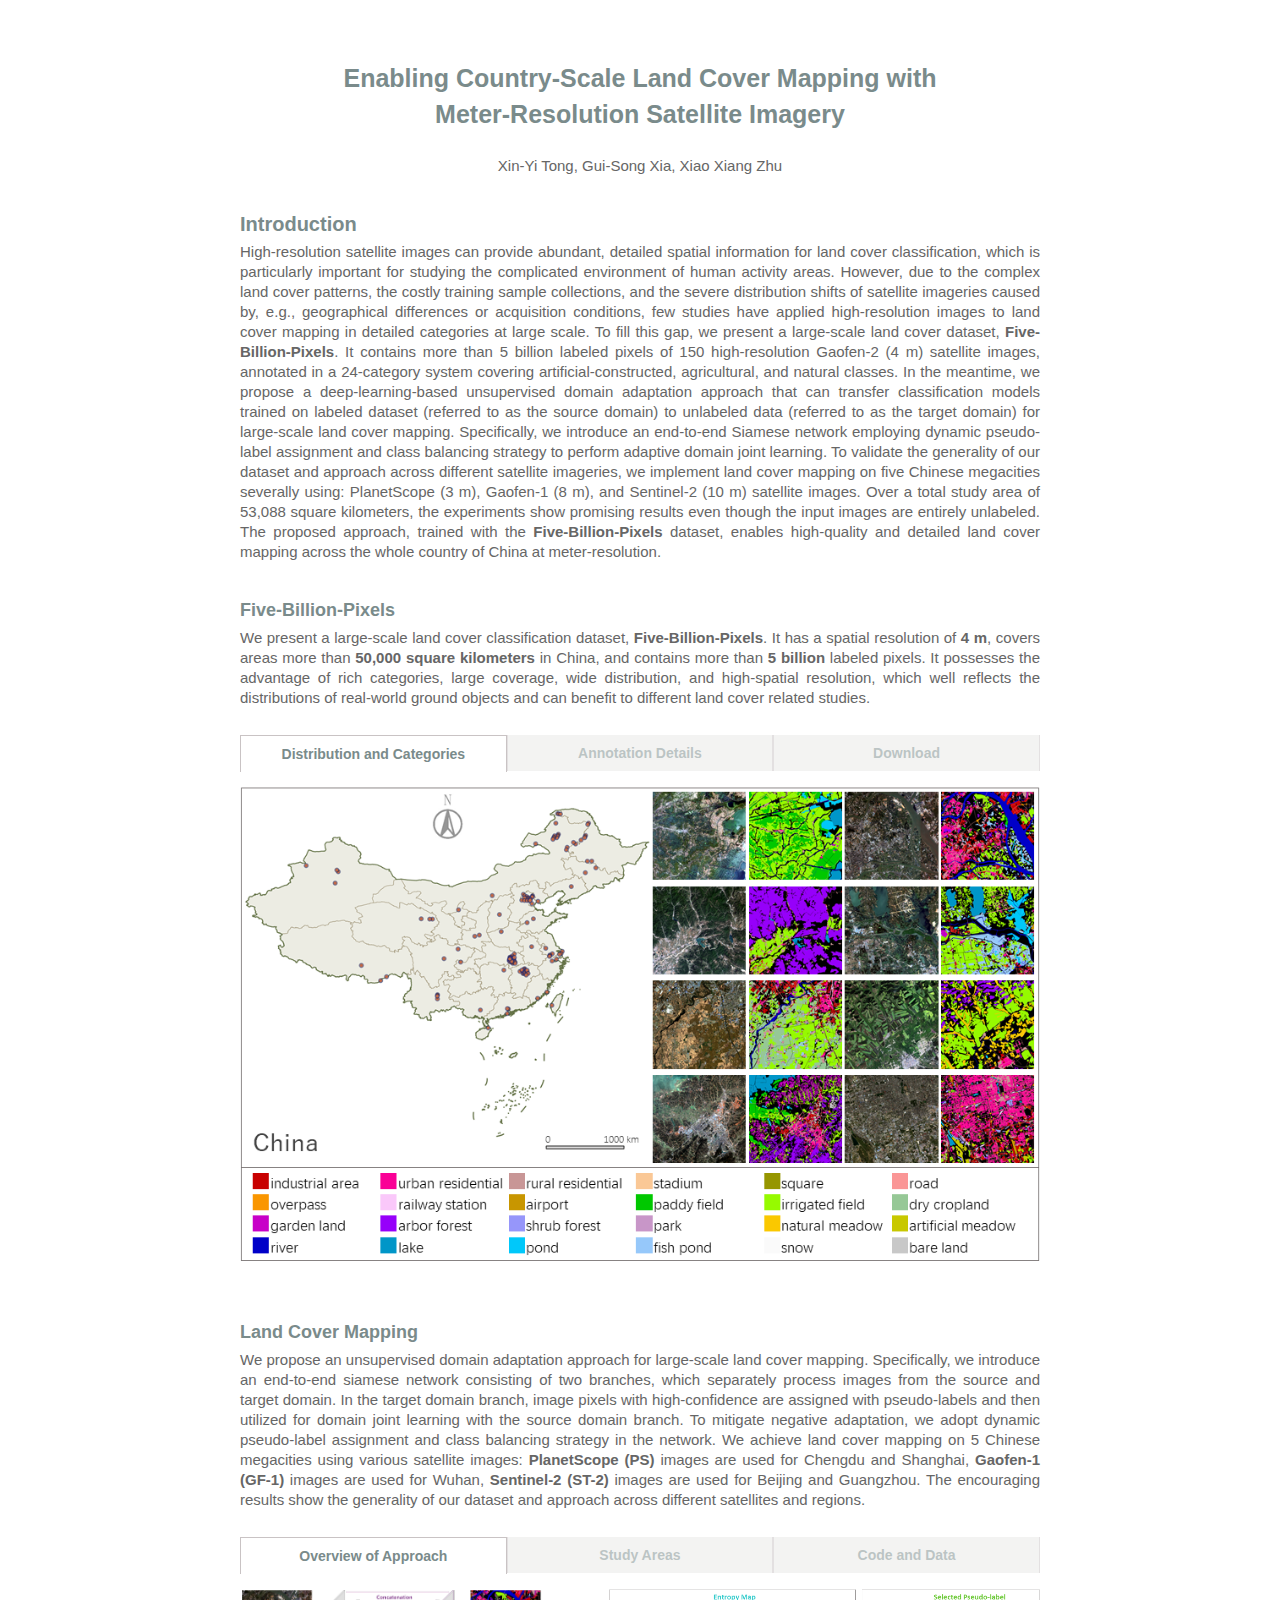
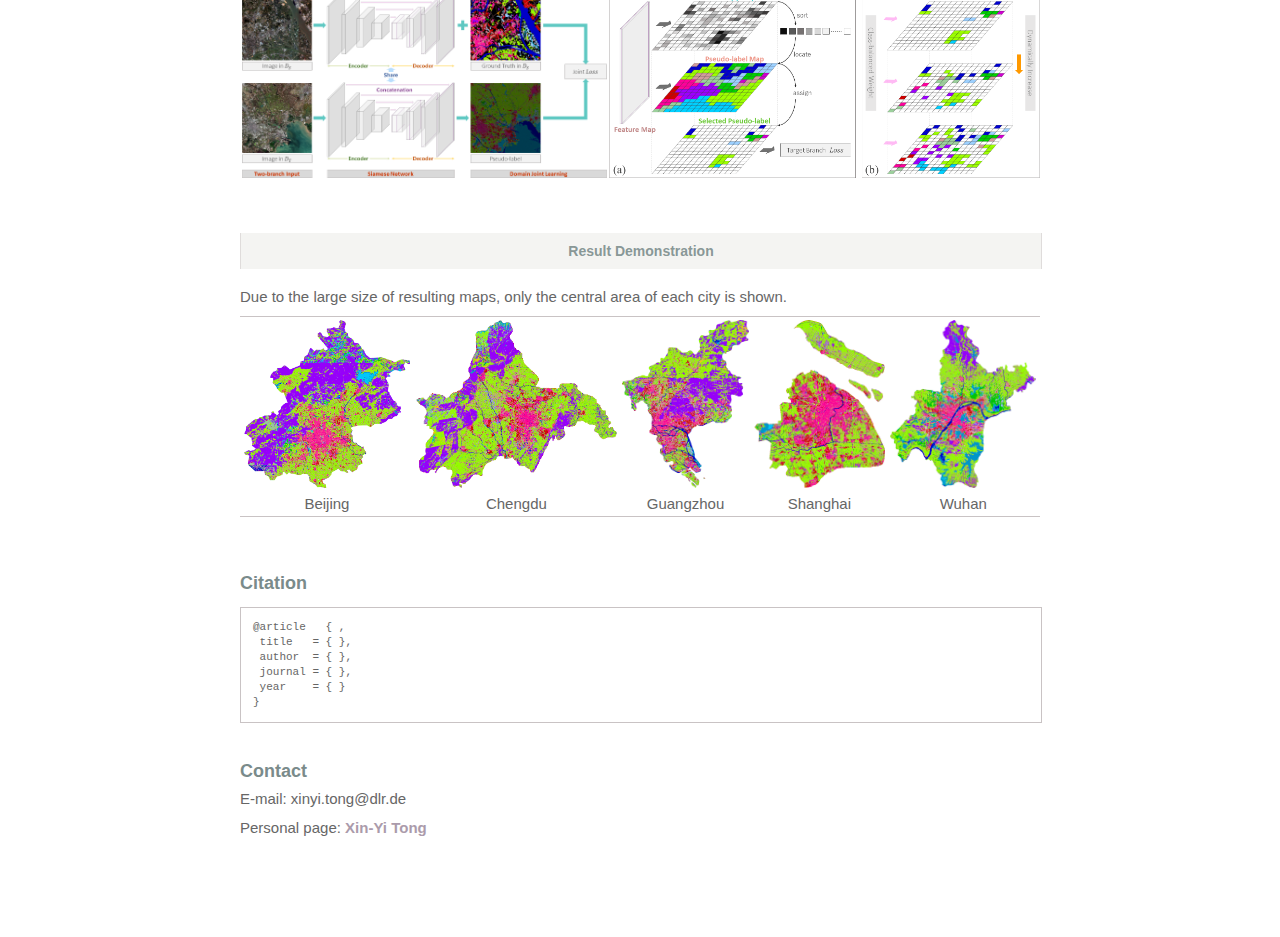
==== project/Five-Billion-Pixels.html @ cfa34c2a "Update Five-Billion-Pixels.html" ====
<!DOCTYPE html>
<html lang="en">
<head>
	<meta charset="UTF-8">
	<title>Five-Billion-Pixels Dataset</title>
	<link type="text/css" href="/project/head/system.css" rel="stylesheet"/>
	<link type="text/css" href="/project/head/custom.css" rel="stylesheet"/>
	<script type="text/javascript" src="/project/head/custom.js"></script>
</head>

<body marginheight="0">
<div align="center"><h1>Enabling Country-Scale Land Cover Mapping with <br> Meter-Resolution Satellite Imagery</h1></div>

<p style="text-align: center">Xin-Yi Tong, Gui-Song Xia, Xiao Xiang Zhu</p>

<h2>Introduction</h2>
<p>High-resolution satellite images can provide abundant, detailed spatial information for land cover classification, which is particularly 
important for studying the complicated environment of human activity areas. However, due to the complex land cover patterns, the costly 
training sample collections, and the severe distribution shifts of satellite imageries caused by, e.g., geographical differences or acquisition 
conditions, few studies have applied high-resolution images to land cover mapping in detailed categories at large scale. To fill this gap, we 
present a large-scale land cover dataset, <b>Five-Billion-Pixels</b>. It contains more than 5 billion labeled pixels of 150 high-resolution 
Gaofen-2 (4 m) satellite images, annotated in a 24-category system covering artificial-constructed, agricultural, and natural classes. In the 
meantime, we propose a deep-learning-based unsupervised domain adaptation approach that can transfer classification models trained on labeled 
dataset (referred to as the source domain) to unlabeled data (referred to as the target domain) for large-scale land cover mapping. Specifically, 
we introduce an end-to-end Siamese network employing dynamic pseudo-label assignment and class balancing strategy to perform adaptive domain 
joint learning. To validate the generality of our dataset and approach across different satellite imageries, we implement land cover mapping 
on five Chinese megacities severally using: PlanetScope (3 m), Gaofen-1 (8 m), and Sentinel-2 (10 m) satellite images. Over a total study area of 
53,088 square kilometers, the experiments show promising results even though the input images are entirely unlabeled. The proposed approach, 
trained with the <b>Five-Billion-Pixels</b> dataset, enables high-quality and detailed land cover mapping across the whole country of China at 
meter-resolution.</p>

<h3>Five-Billion-Pixels</h3>
<p>We present a large-scale land cover classification dataset, <b>Five-Billion-Pixels</b>. It has a spatial resolution of <b>4 m</b>, covers areas 
more than <b>50,000 square kilometers</b> in China, and contains more than <b>5 billion</b> labeled pixels. It possesses the advantage of rich 
categories, large coverage, wide distribution, and high-spatial resolution, which well reflects the distributions of real-world ground objects and 
can benefit to different land cover related studies.</p>

<div style="border: 9px solid #FFFFFF"></div>
<div id = "tab1" class = "tabMenu">
	<ul>
	<li class="on"><h4>Distribution and Categories</h4></li>
        <li class="off"><h4>Annotation Details</h4></li>
        <li class="off"><h4>Download</h4></li>
        </ul>
	<div id="firstPage" class="show">
	<img src="/figure/GID24/GID24example.png" width="800px">
        </div>
        <div id="secondPage" class= "hide">
	<p style="margin-top: 5px"><b>Five-Billion-Pixels</b> extends <a href="https://x-ytong.github.io/project/GID.html"><b>GID</b></a> 
	and <a href="https://captain-whu.github.io/HPS-Net/"><b>GID-15</b></a>. Every label map has been carefully amended and expanded.</p>
        <img src="/figure/GID24/GID24detail.png" width="800px">
        </div>
        <div id="thirdPage" class = "hide">
        <p style="margin-top: 5px"><b>Five-Billion-Pixels</b> can be download from Onedrive or Baidudrive:</p>
        <li style="margin-top: 12px" class = "dot"><span class = "lin">Link: <a href="https://whueducn-my.sharepoint.com/:f:/g/personal/xinyi_tong_whu_edu_cn/EodxwsN54_5Ph0LAMROBi9sBWPzgCYAbBW-LK75qcrOG8w"><b>Onedrive</b></a></span></li>
        <li style="margin-top: 12px" class = "dot"><span class = "lin">Link: <a href="https://pan.baidu.com/s/1CX-qH8WQdSfQV7AspeHXeA"><b>Baidudrive</b></a> (only available in China region, extraction code: FBPS)</span></li>
        </div>
</div>
<div style="border: 9px solid #FFFFFF"></div>
		
<h3>Land Cover Mapping</h3>
<p> We propose an unsupervised domain adaptation approach for large-scale land cover mapping. Specifically, we introduce an end-to-end siamese 
network consisting of two branches, which separately process images from the source and target domain. In the target domain branch, image pixels 
with high-confidence are assigned with pseudo-labels and then utilized for domain joint learning with the source domain branch. To mitigate 
negative adaptation, we adopt dynamic pseudo-label assignment and class balancing strategy in the network. We achieve land cover mapping on 5 
Chinese megacities using various satellite images: <b>PlanetScope (PS)</b> images are used for Chengdu and Shanghai, <b>Gaofen-1 (GF-1)</b> 
images are used for Wuhan, <b>Sentinel-2 (ST-2)</b> images are used for Beijing and Guangzhou. The encouraging results show the generality of 
our dataset and approach across different satellites and regions.</p>

<div style="border: 9px solid #FFFFFF"></div>
<div id = "tab2" class = "tabMenu">
	<ul>
	<li class="on"><h4>Overview of Approach</h4></li>
        <li class="off"><h4>Study Areas</h4></li>
        <li class="off"><h4>Code and Data</h4></li>
        </ul>
	<div id="firstPage" class="show">
	<table align="center"><tr>
	<td><img src="/figure/GID24/GID24siamesenetwork.png" style="height:188.6px"></td>
	<td><img src="/figure/GID24/GID24pseudolabel.png" style="height:188.6px"></td>
	</tr></table>
        </div>
        <div id="secondPage" class= "hide">
	<img src="/figure/GID24/GID24studyarea.png" width="800px">
        </div>
        <div id="thirdPage" class = "hide">
        <li style="margin-top: 5px" class = "dot"><span class = "lin">Link: <a href=" "><b>Coming Soon</b></a> </span></li>
        </div>
</div>
<div style="border: 9px solid #FFFFFF"></div>

<h4 class = "bar">Result Demonstration</h4>
<p style="margin-top: 18px"> Due to the large size of resulting maps, only the central area of each city is shown.</p>
	<hr></hr> 
	<table align="center"><tr>
	<td style="text-align:center"><a href="https://x-ytong.github.io/project/page/Five-Billion-Pixels_beijing.html">  <img src="/figure/GID24/GID24beijingsmall.png"   style="height:168px"></a> <br> Beijing   </td>
	<td style="text-align:center"><a href="https://x-ytong.github.io/project/page/Five-Billion-Pixels_chengdu.html">  <img src="/figure/GID24/GID24chengdusmall.png"   style="height:168px"></a> <br> Chengdu   </td>
	<td style="text-align:center"><a href="https://x-ytong.github.io/project/page/Five-Billion-Pixels_guangzhou.html"><img src="/figure/GID24/GID24guangzhousmall.png" style="height:168px"></a> <br> Guangzhou </td>
	<td style="text-align:center"><a href="https://x-ytong.github.io/project/page/Five-Billion-Pixels_shanghai.html"> <img src="/figure/GID24/GID24shanghaismall.png"  style="height:168px"></a> <br> Shanghai  </td>
	<td style="text-align:center"><a href="https://x-ytong.github.io/project/page/Five-Billion-Pixels_wuhan.html">    <img src="/figure/GID24/GID24wuhansmall.png"     style="height:168px"></a> <br> Wuhan     </td>
	</tr></table>
	<hr></hr>  
<div style="border: 9px solid #FFFFFF"></div>

<h3>Citation</h3>
<pre>
@article   { ,
 title   = { },
 author  = { },
 journal = { },
 year    = { }
}
</pre>

<h3>Contact</h3>
<p>E-mail: xinyi.tong@dlr.de</p>
<p>Personal page: <a href="https://x-ytong.github.io/index.html"><b>Xin-Yi Tong</b></a></p>

<div style="border:40px solid #FFFFFF"></div>


</body>
</html>
---- project/head/system.css ----
* {margin: 0; padding: 0;}
body {font-family: "Helvetica Neue", Helvetica, "Hiragino Sans GB", Arial, sans-serif; 
      font-size: 15px; line-height: 20px; color: #666666; margin: 10px 13px 10px 13px;}

ul {text-align: justify; text-justify: inter-character;}
a {color: #AB9BAB; text-decoration: none;}
a:hover {color: rgba(255,103,0,0.6); text-decoration: none;}
a img {border: 1px solid transparent;}
a img:hover {border: 1px solid #FF6700; filter: alpha (Opacity = 50); -moz-opacity: 0.5; opacity: 0.5;}
p {width: 800px; margin-bottom: 9px; text-align: justify; text-justify: inter-character;}
table {width: 800px;}
tr,td {font-size: 15px; color: #666666; text-align: justify; text-justify: inter-character;}

h1,h2,h3 {width: 800px; color: #7A8B8B; line-height: 36px;}
h1 {margin-top: 60px; margin-bottom: 24px; font-size: 25px;}
h2 {margin-top: 30px; font-size: 20px;}
h3 {margin-top: 30px; font-size: 18px;}
h4 {color: #7A8B8B; line-height: 36px; font-size: 14px;}
hr {width: 800px; border: 0; border-bottom: 1px solid #C9C3C4;}

code, pre {font-family: Monaco, Andale Mono, Courier New, monospace;}
code {background-color: #FEE9CC; color: rgba(0, 0, 0, 0.75); padding: 1px 3px; font-size: 11px; 
      -webkit-border-radius: 3px; -moz-border-radius: 3px; border-radius: 3px;}
pre {width: 776px; padding: 12px; margin: 6px 0 30px 0; line-height: 15px; font-size: 11px; 
     border: 1px solid #C9C3C4; white-space: pre-wrap; word-wrap: break-word; display: block;}
pre code {background-color: #FFFFFF; color: #666666; font-size: 11px; padding: 0;}

@media screen and (min-width: 800px) {body {width: 800px; margin:10px auto;}}
---- project/head/custom.css ----
.tabMenu          {width: 800px;}
.tabMenu ul       {list-style: none; height: 50px;}
.tabMenu ul li    {width: 33.08%; float: left; text-align: center; line-height: 30px; 
                   border-right: 1px solid #C9C3C4; border-left: 1px solid #C9C3C4; background: #E9E9E6; 
	                 filter: alpha (Opacity = 50); -moz-opacity: 0.5; opacity: 0.5;}
.tabMenu ul li.on {border-top: 1px solid #C9C3C4; background:#FFFFFF; 
	                 filter: alpha (Opacity = 100); -moz-opacity: 1; opacity: 1;}
.tabMenu ul li.ho {filter: alpha (Opacity = 90); -moz-opacity: 0.9; opacity: 0.9;}
.tabMenu div      {width: 100%; margin: 0 0;}
.hide             {display: none;}

.bar {width: 800px; text-align: center; margin-top: 30px; background: rgba(233,233,230,0.5); color: rgba(122,139,139,0.9);
      border-right: 1px solid rgba(201,195,196,0.5); border-left: 1px solid rgba(201,195,196,0.5);}
.dot {color: #D8BFD8;}
.lin {color: #666666;}
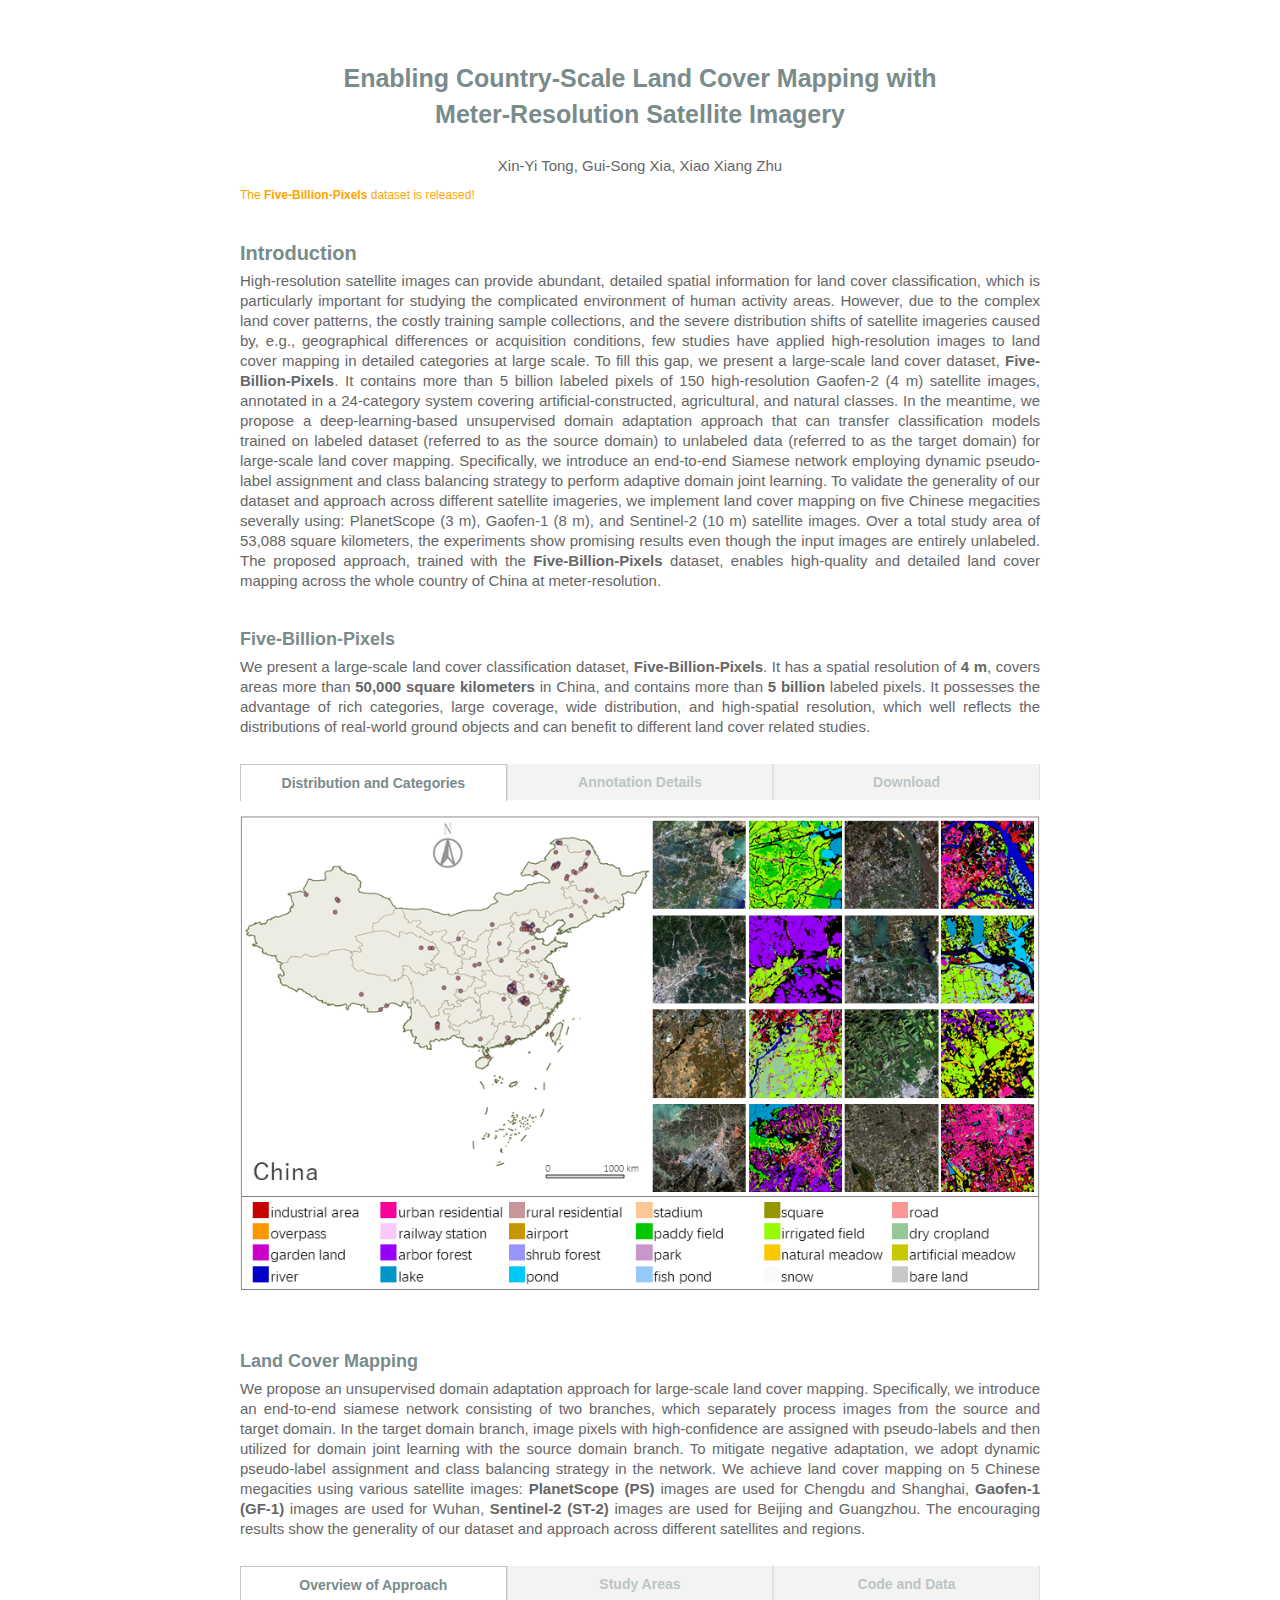
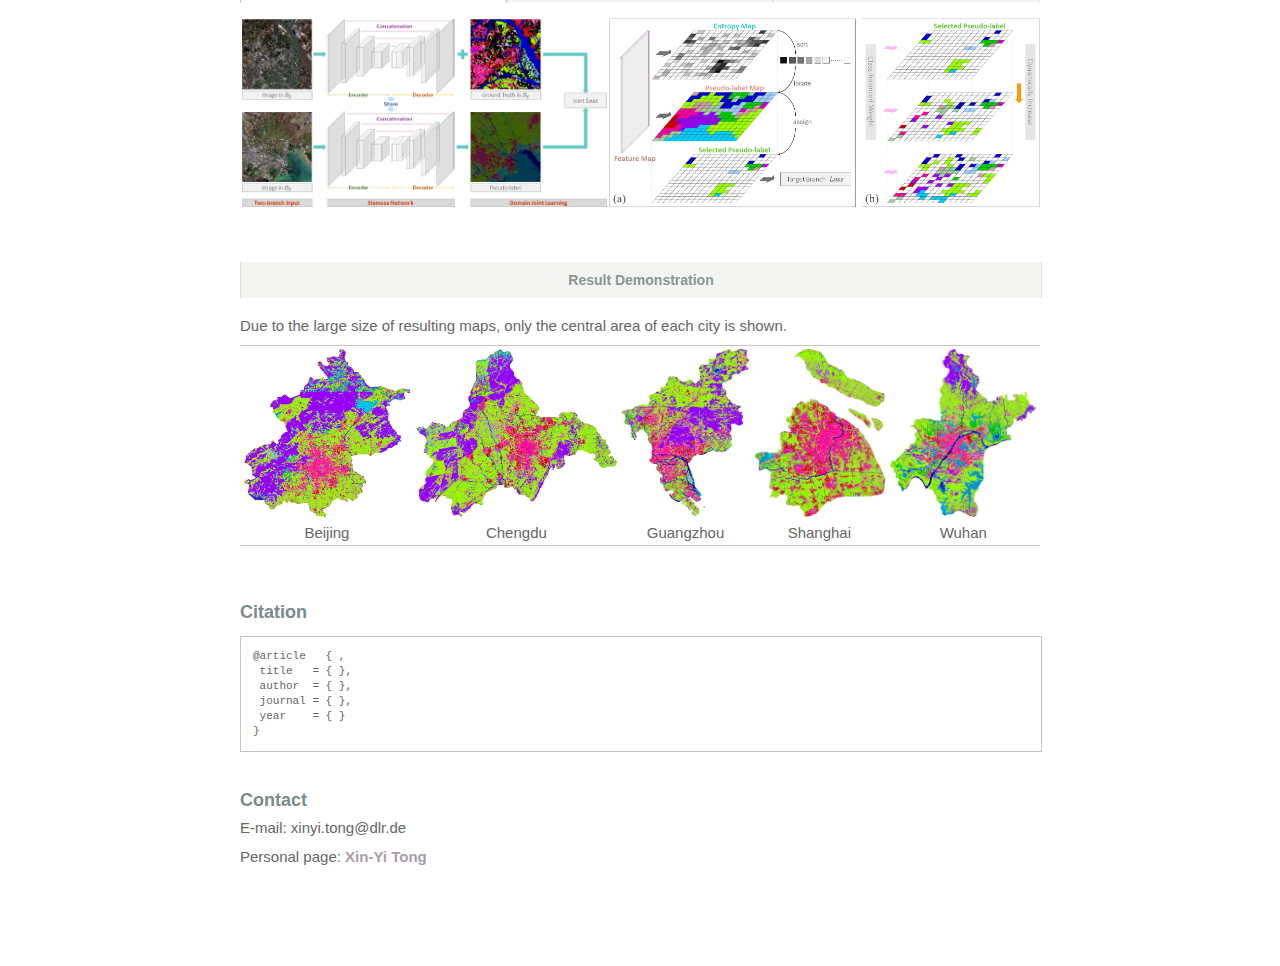
==== commit 3cd30f34: "Update Five-Billion-Pixels.html" ====
--- a/project/Five-Billion-Pixels.html
+++ b/project/Five-Billion-Pixels.html
@@ -12,6 +12,8 @@
 <div align="center"><h1>Enabling Country-Scale Land Cover Mapping with <br> Meter-Resolution Satellite Imagery</h1></div>
 
 <p style="text-align: center">Xin-Yi Tong, Gui-Song Xia, Xiao Xiang Zhu</p>
+
+<p style="font-size:12px;color:orange">The <b>Five-Billion-Pixels</b> dataset is released!</p>
 
 <h2>Introduction</h2>
 <p>High-resolution satellite images can provide abundant, detailed spatial information for land cover classification, which is particularly 
@@ -52,7 +54,7 @@
         </div>
         <div id="thirdPage" class = "hide">
         <p style="margin-top: 5px"><b>Five-Billion-Pixels</b> can be download from Onedrive or Baidudrive:</p>
-        <li style="margin-top: 12px" class = "dot"><span class = "lin">Link: <a href="https://whueducn-my.sharepoint.com/:f:/g/personal/xinyi_tong_whu_edu_cn/EodxwsN54_5Ph0LAMROBi9sBWPzgCYAbBW-LK75qcrOG8w"><b>Onedrive</b></a></span></li>
+        <li style="margin-top: 15px" class = "dot"><span class = "lin">Link: <a href="https://whueducn-my.sharepoint.com/:f:/g/personal/xinyi_tong_whu_edu_cn/EodxwsN54_5Ph0LAMROBi9sBWPzgCYAbBW-LK75qcrOG8w"><b>Onedrive</b></a></span></li>
         <li style="margin-top: 12px" class = "dot"><span class = "lin">Link: <a href="https://pan.baidu.com/s/1CX-qH8WQdSfQV7AspeHXeA"><b>Baidudrive</b></a> (only available in China region, extraction code: FBPS)</span></li>
         </div>
 </div>
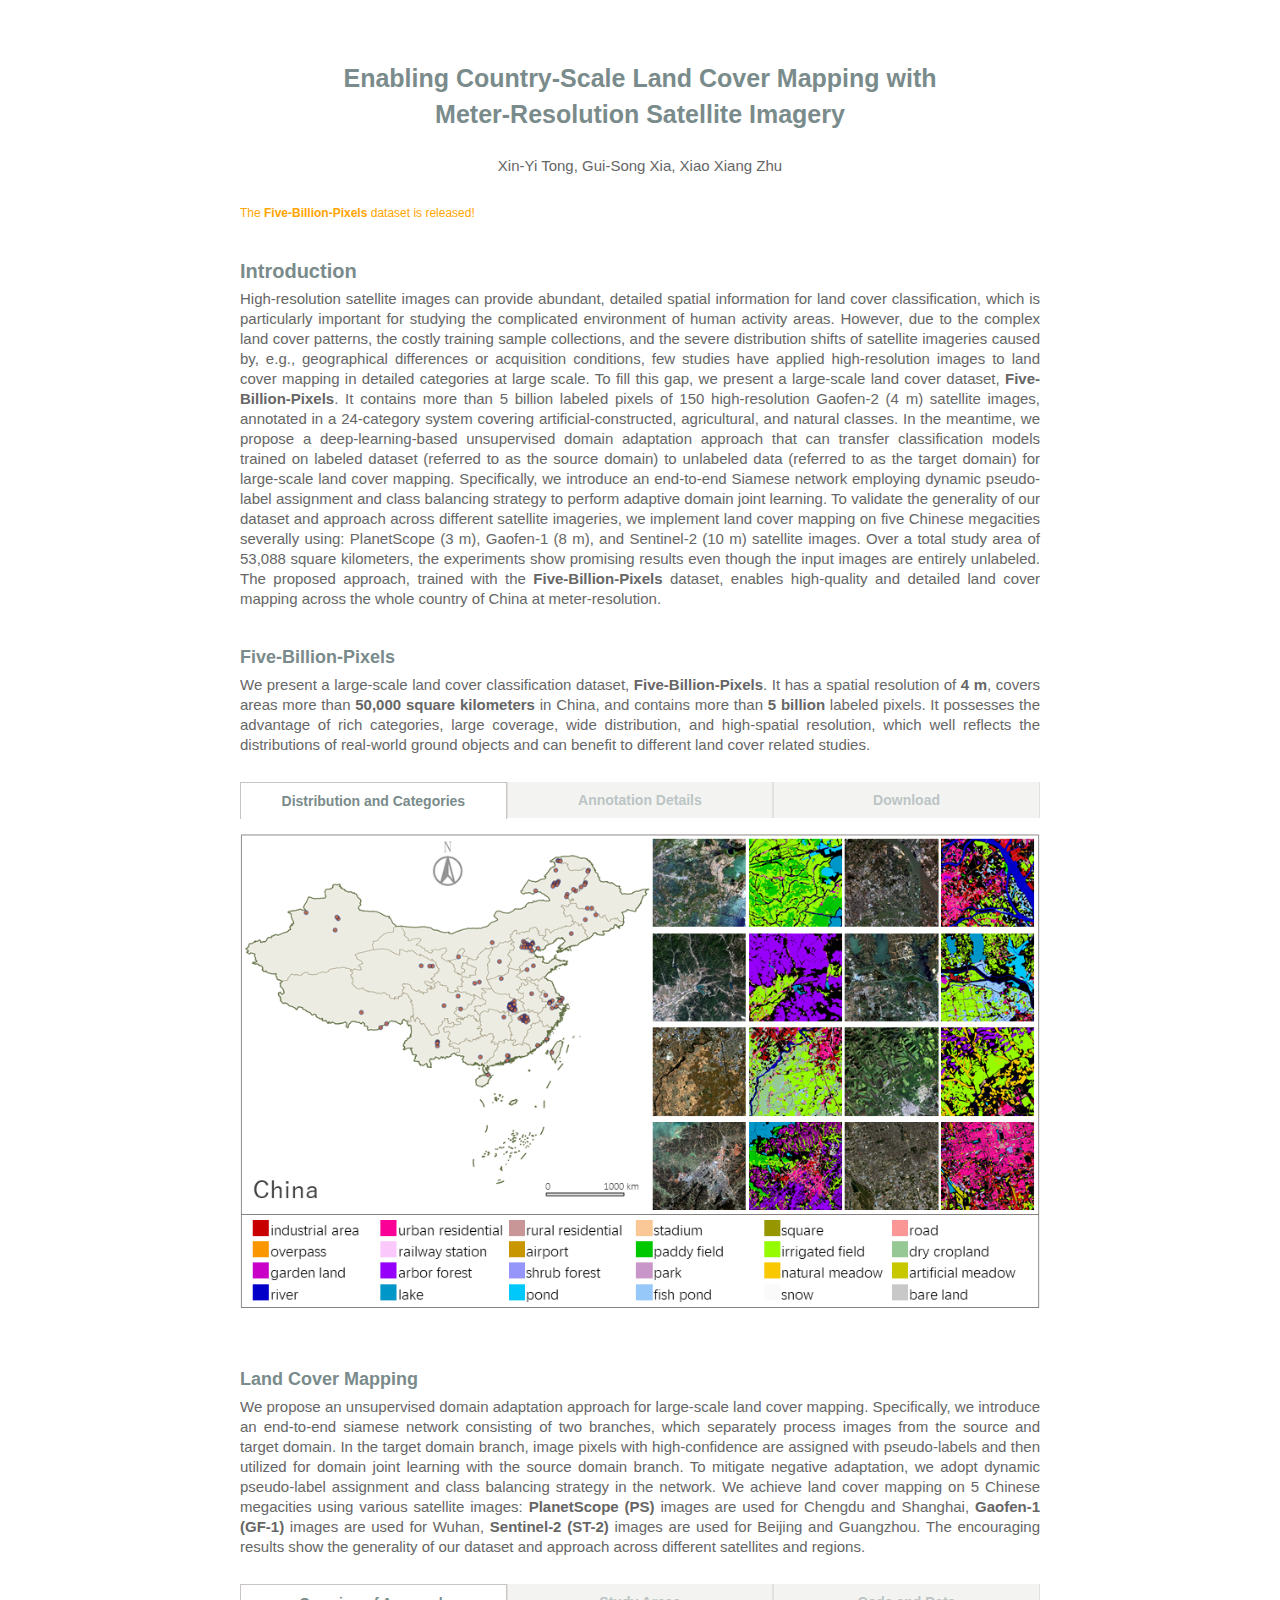
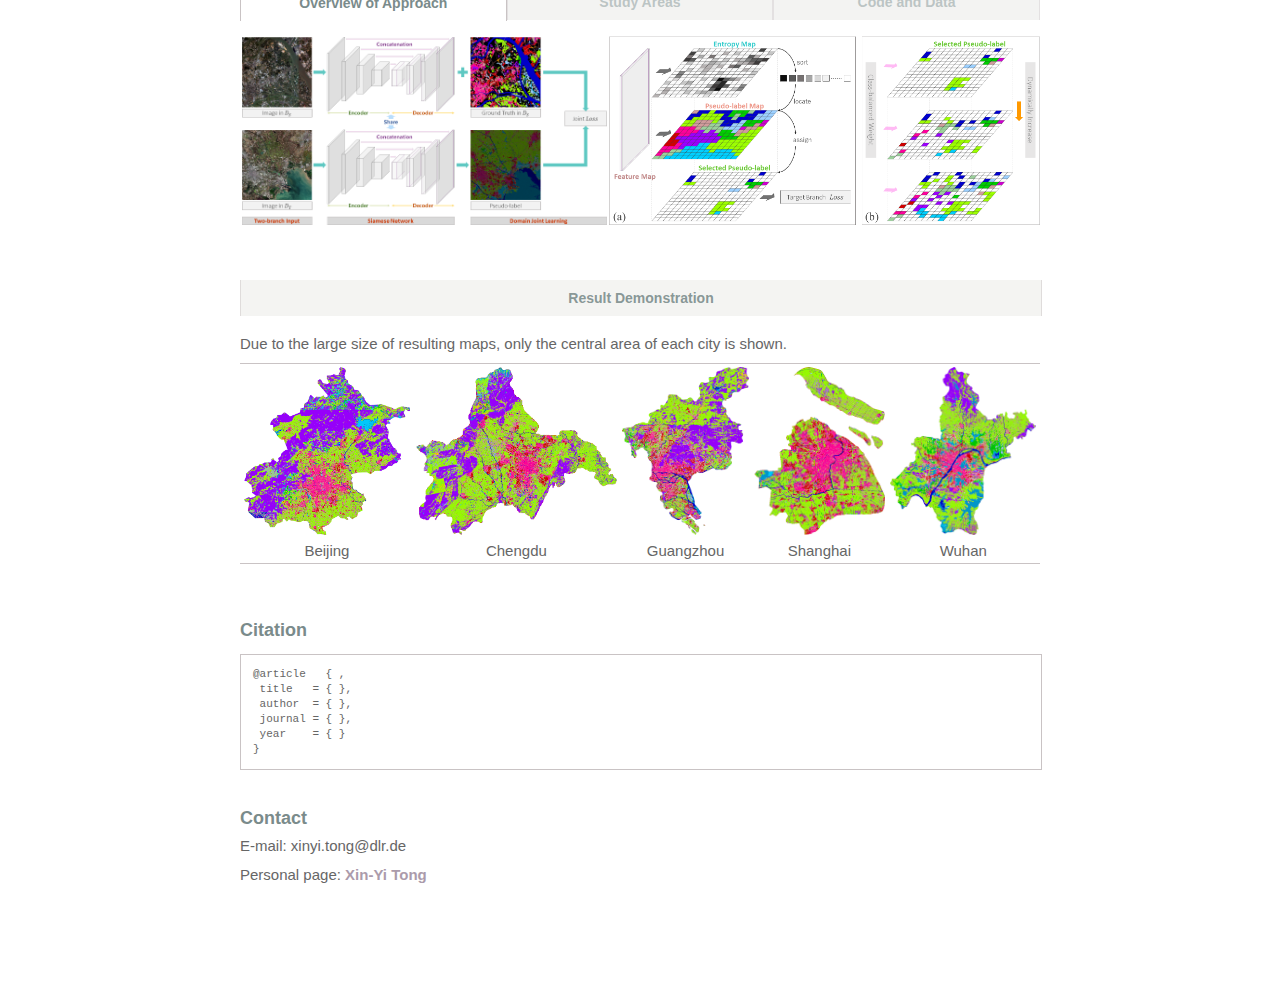
==== commit 9a2d020d: "Update Five-Billion-Pixels.html" ====
--- a/project/Five-Billion-Pixels.html
+++ b/project/Five-Billion-Pixels.html
@@ -13,6 +13,7 @@
 
 <p style="text-align: center">Xin-Yi Tong, Gui-Song Xia, Xiao Xiang Zhu</p>
 
+<div style="border: 9px solid #FFFFFF"></div>
 <p style="font-size:12px;color:orange">The <b>Five-Billion-Pixels</b> dataset is released!</p>
 
 <h2>Introduction</h2>
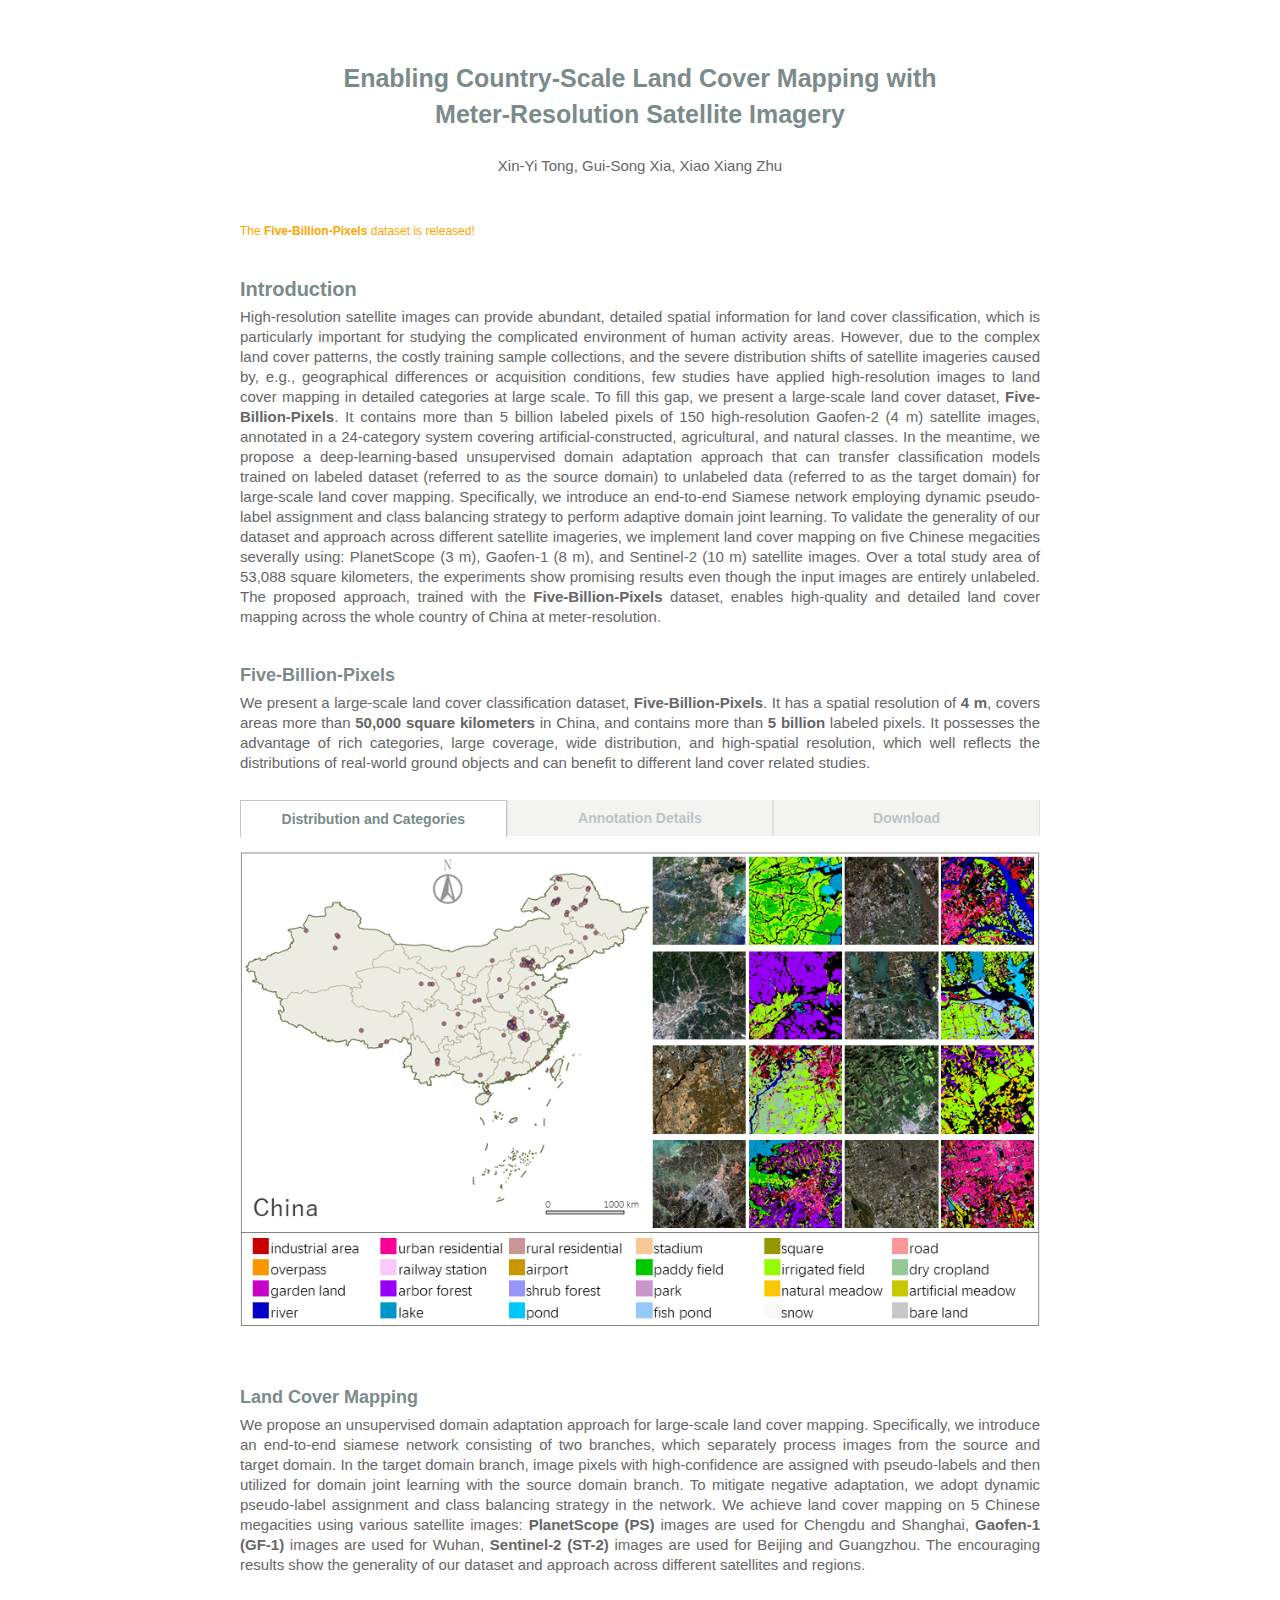
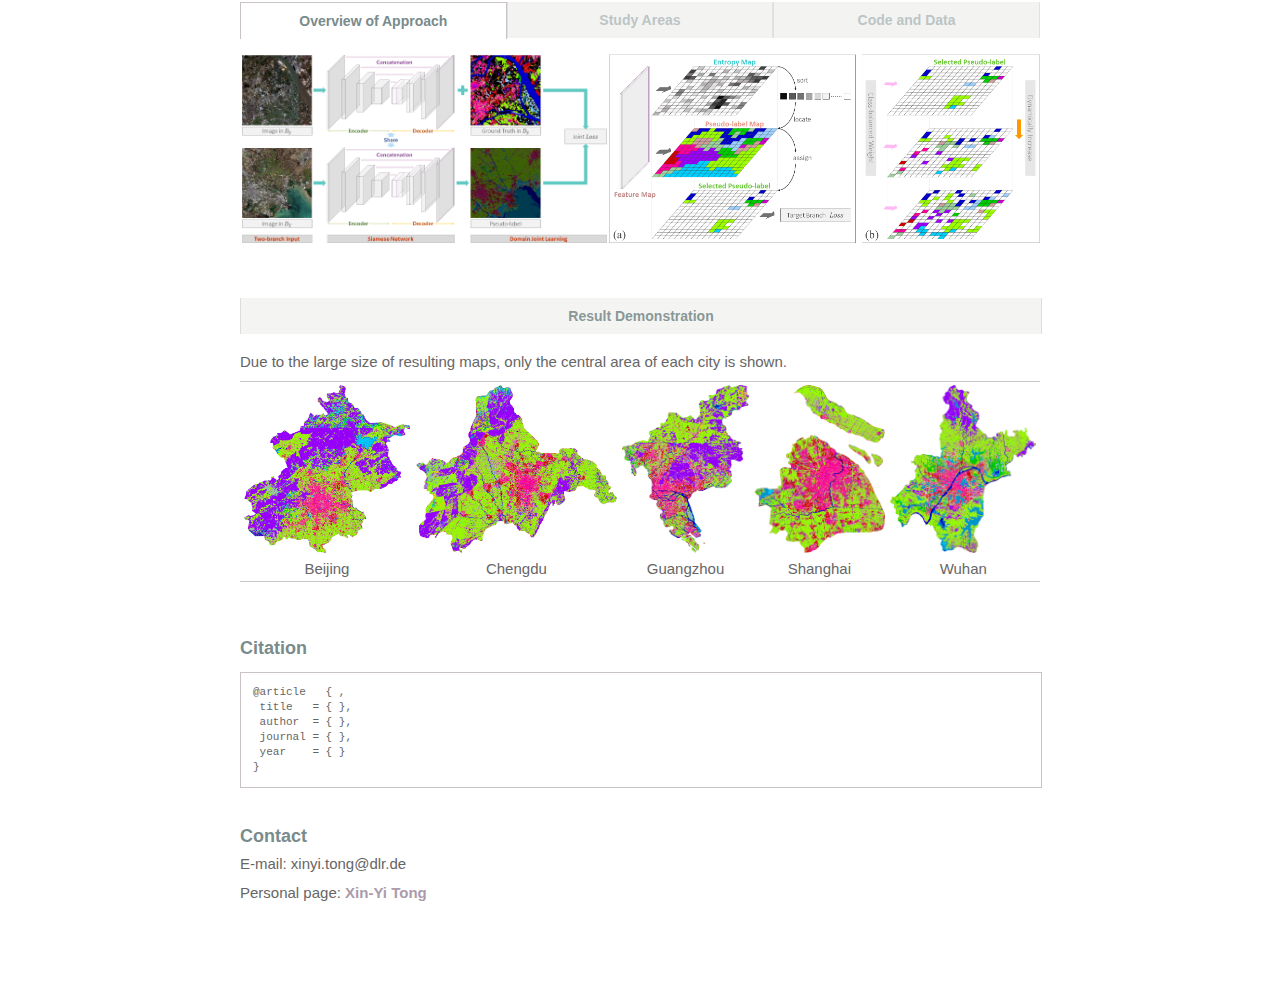
==== commit fafc8be5: "Update Five-Billion-Pixels.html" ====
--- a/project/Five-Billion-Pixels.html
+++ b/project/Five-Billion-Pixels.html
@@ -13,7 +13,7 @@
 
 <p style="text-align: center">Xin-Yi Tong, Gui-Song Xia, Xiao Xiang Zhu</p>
 
-<div style="border: 9px solid #FFFFFF"></div>
+<div style="border: 18px solid #FFFFFF"></div>
 <p style="font-size:12px;color:orange">The <b>Five-Billion-Pixels</b> dataset is released!</p>
 
 <h2>Introduction</h2>
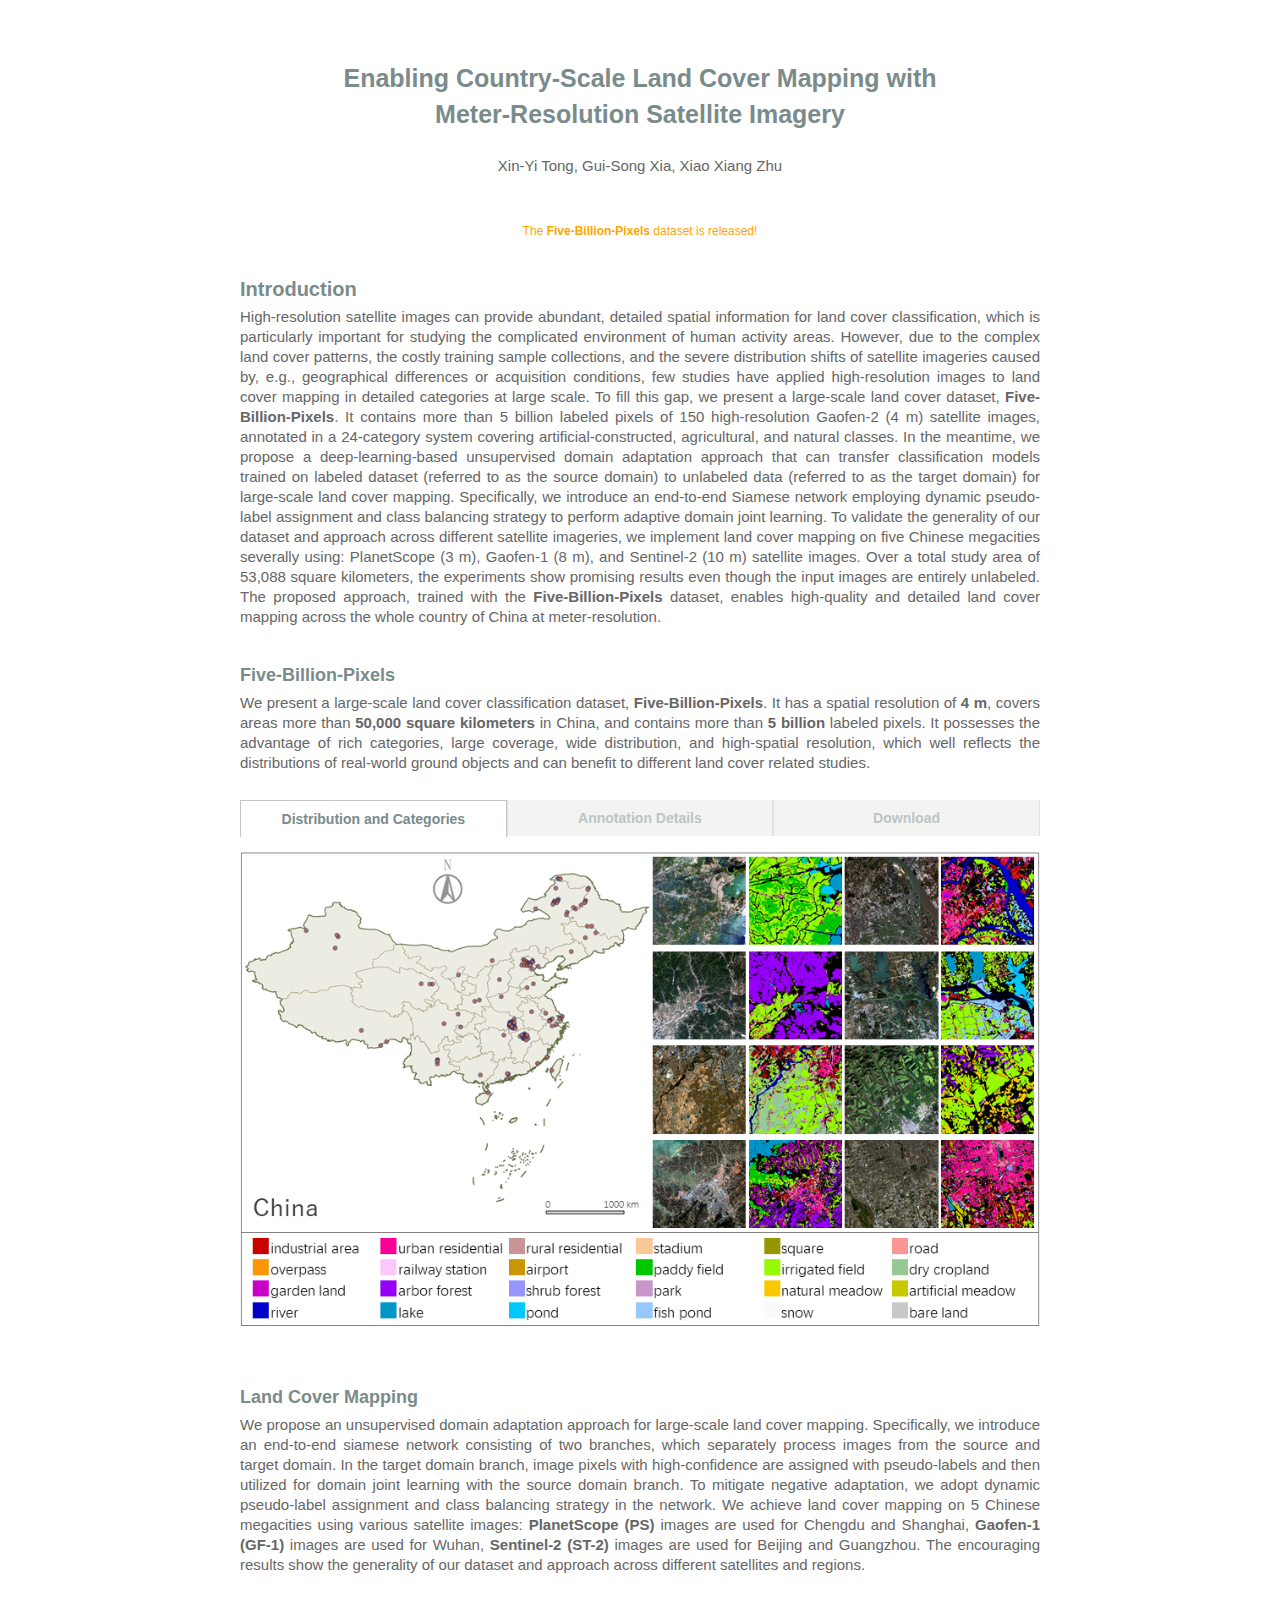
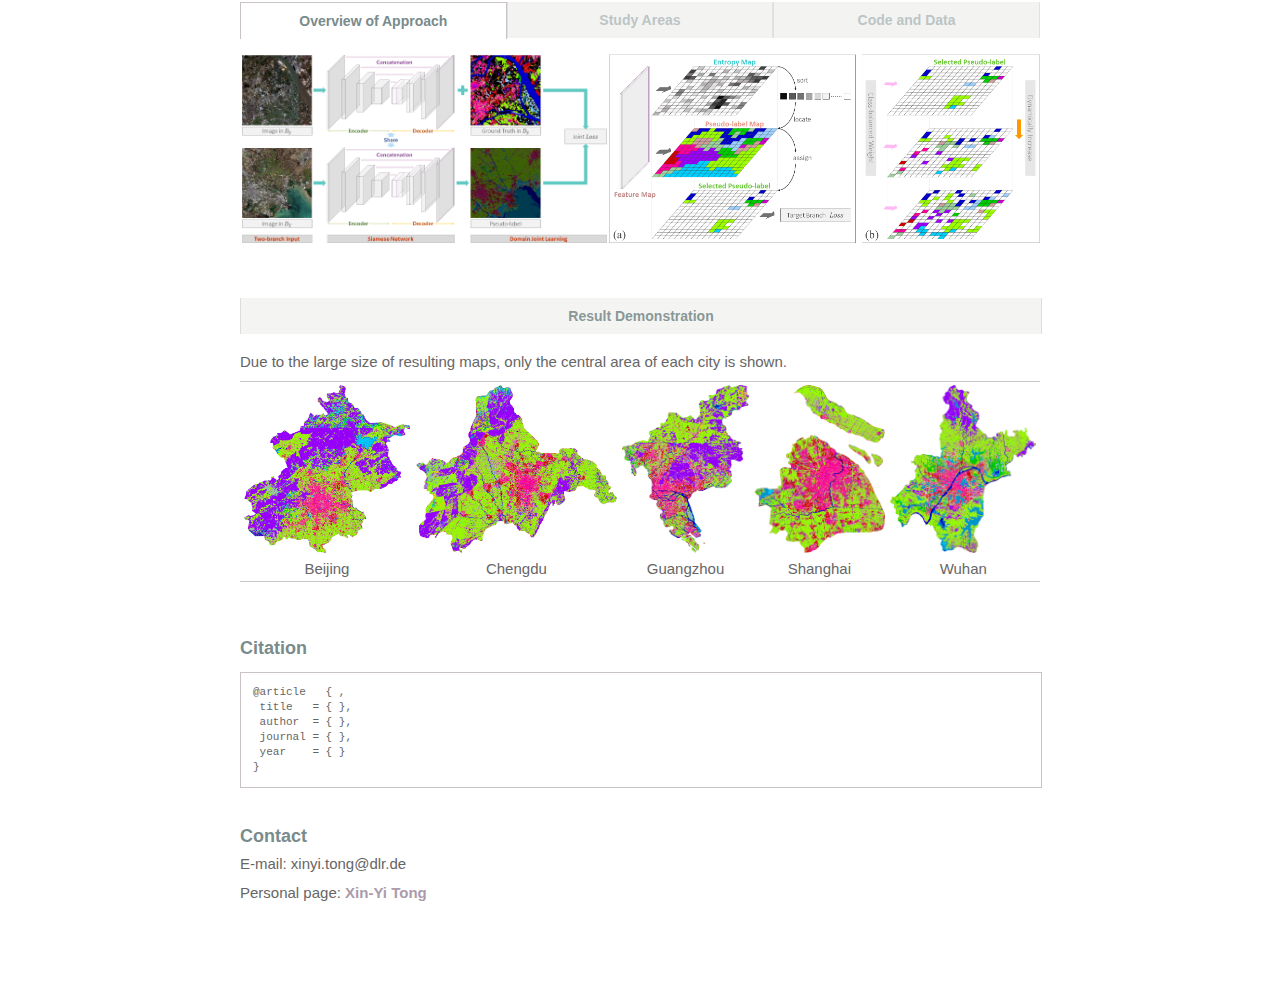
==== commit 1c22bc19: "Update Five-Billion-Pixels.html" ====
--- a/project/Five-Billion-Pixels.html
+++ b/project/Five-Billion-Pixels.html
@@ -14,7 +14,7 @@
 <p style="text-align: center">Xin-Yi Tong, Gui-Song Xia, Xiao Xiang Zhu</p>
 
 <div style="border: 18px solid #FFFFFF"></div>
-<p style="font-size:12px;color:orange">The <b>Five-Billion-Pixels</b> dataset is released!</p>
+<p style="font-size: 12px; color: orange; text-align: center">The <b>Five-Billion-Pixels</b> dataset is released!</p>
 
 <h2>Introduction</h2>
 <p>High-resolution satellite images can provide abundant, detailed spatial information for land cover classification, which is particularly 
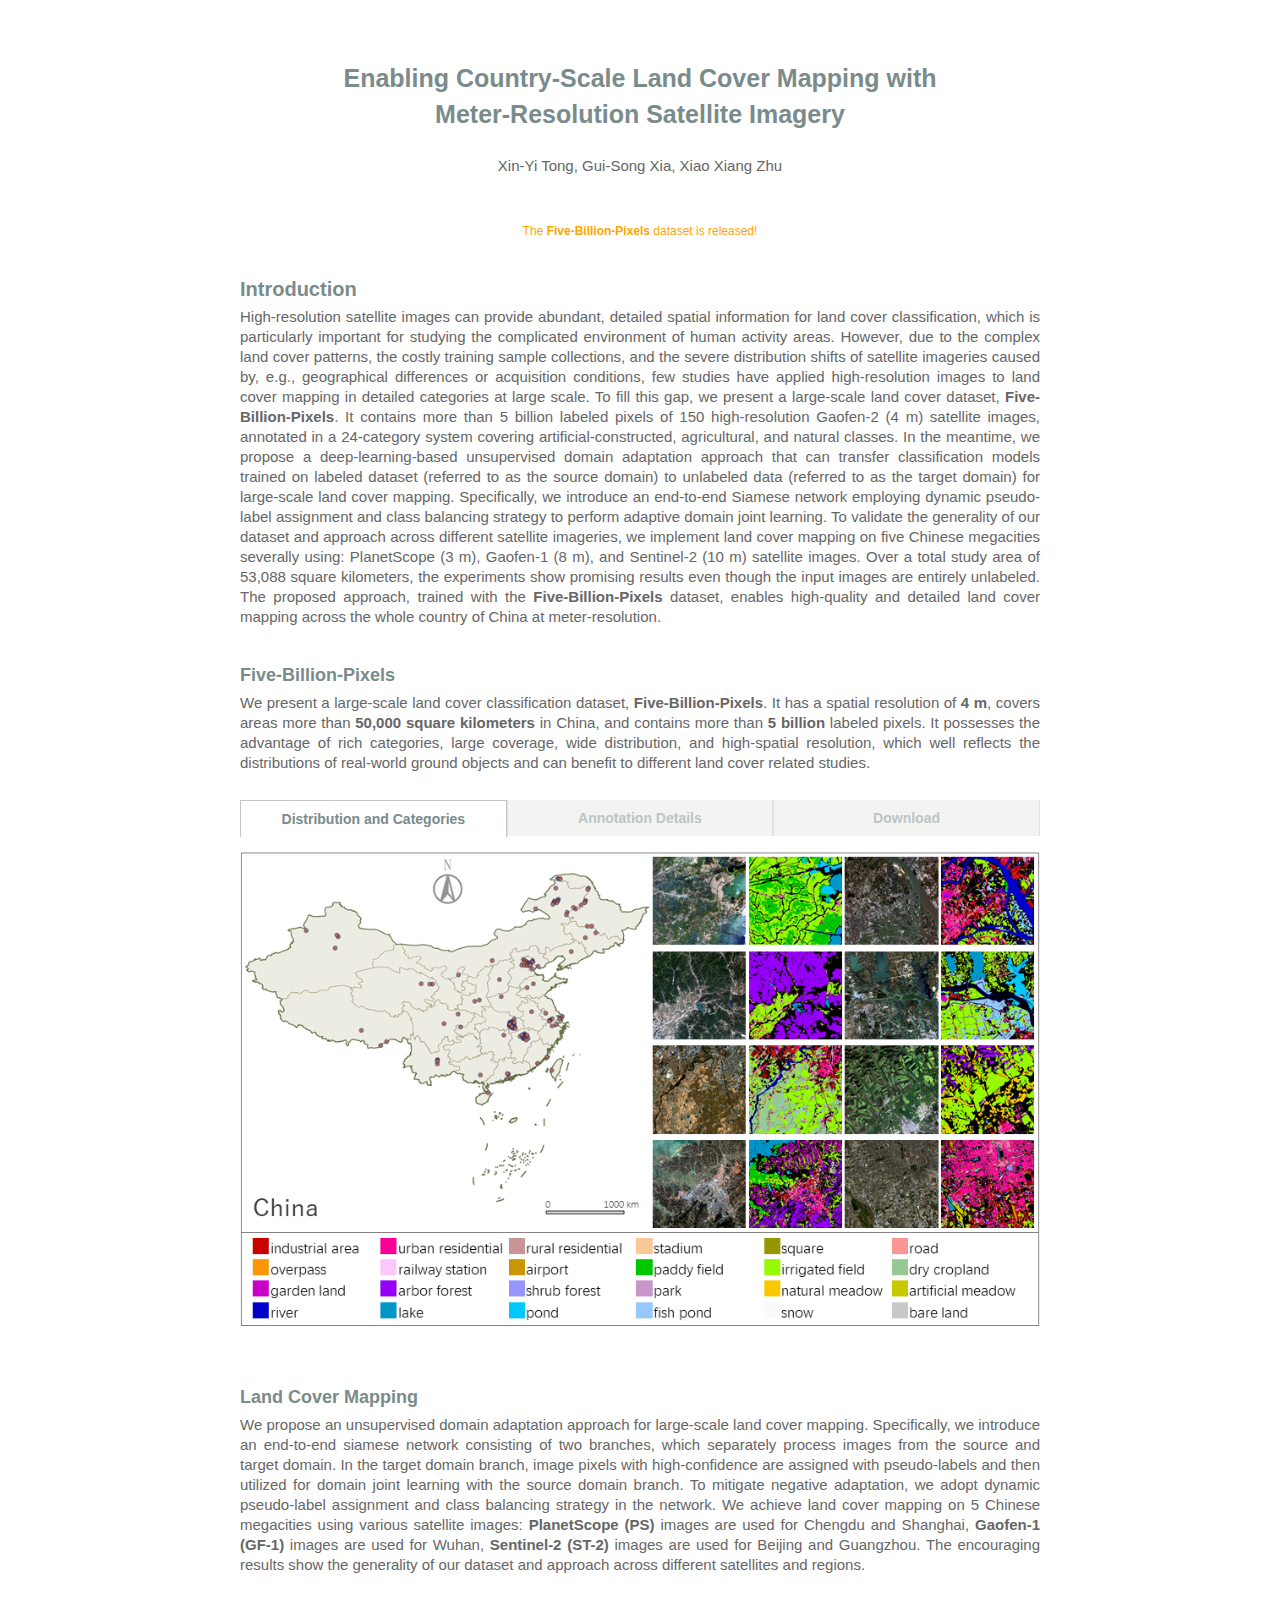
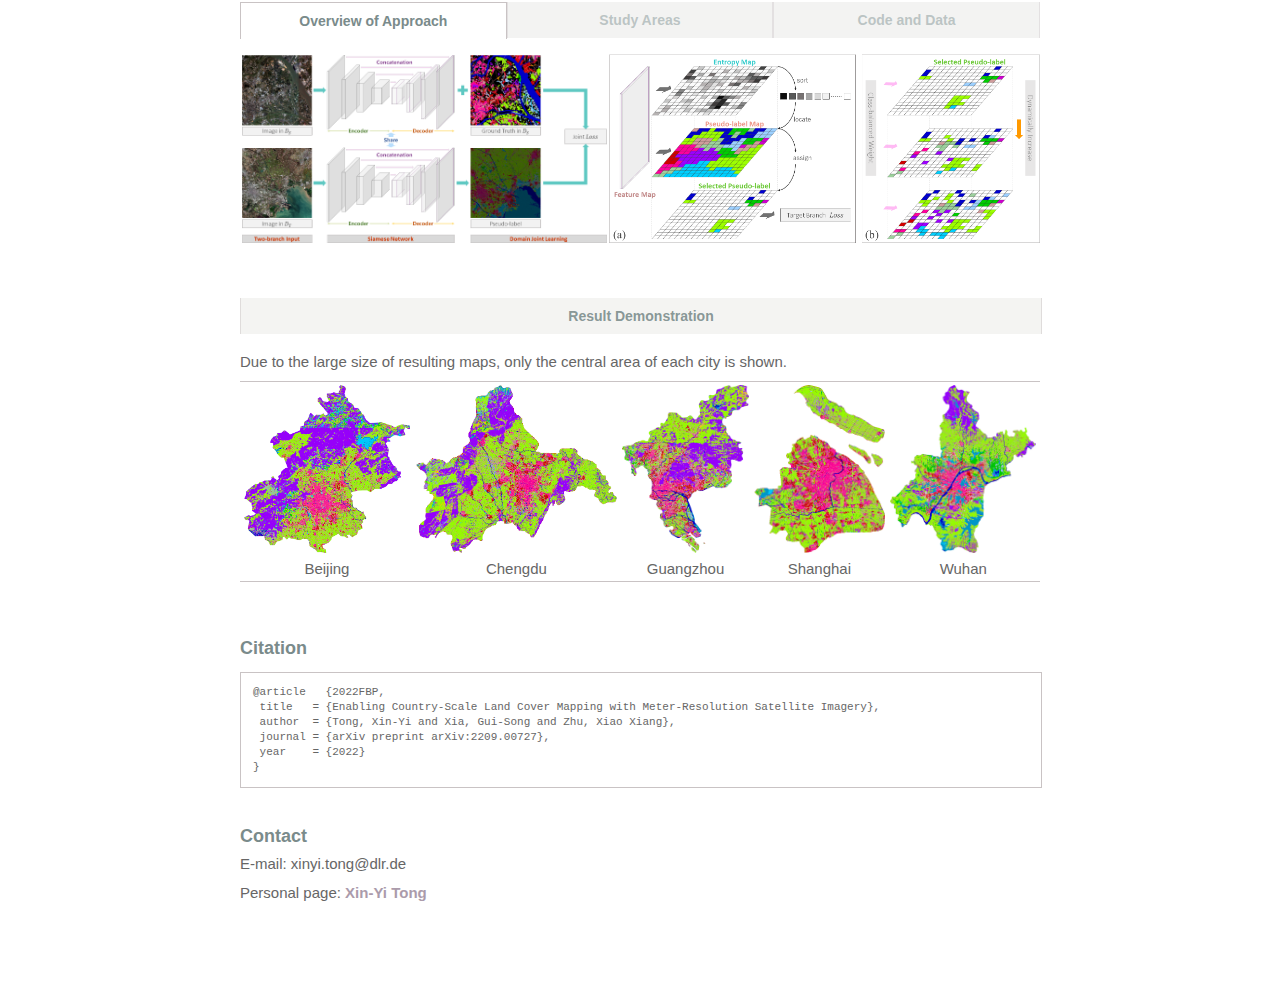
==== commit 25948b96: "Update Five-Billion-Pixels.html" ====
--- a/project/Five-Billion-Pixels.html
+++ b/project/Five-Billion-Pixels.html
@@ -107,11 +107,11 @@
 
 <h3>Citation</h3>
 <pre>
-@article   { ,
- title   = { },
- author  = { },
- journal = { },
- year    = { }
+@article   {2022FBP,
+ title   = {Enabling Country-Scale Land Cover Mapping with Meter-Resolution Satellite Imagery},
+ author  = {Tong, Xin-Yi and Xia, Gui-Song and Zhu, Xiao Xiang},
+ journal = {arXiv preprint arXiv:2209.00727},
+ year    = {2022}
 }
 </pre>
 
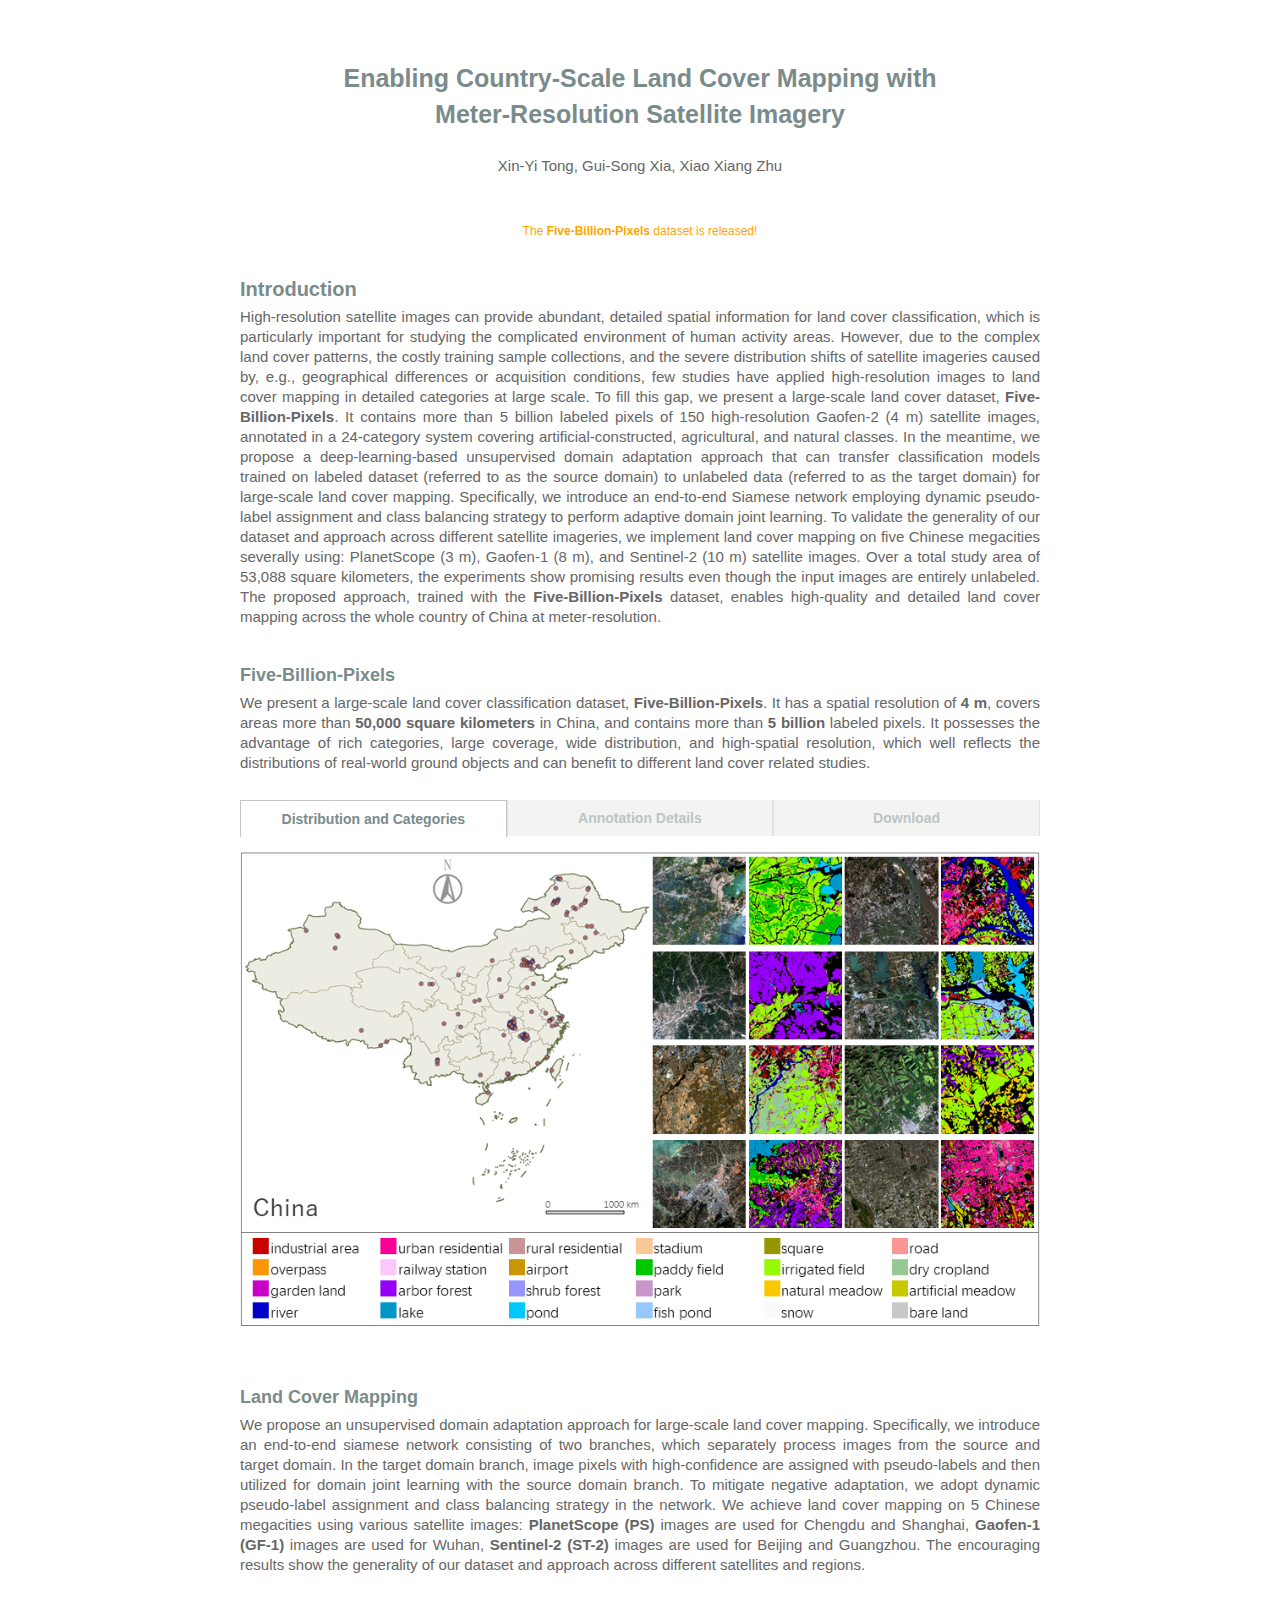
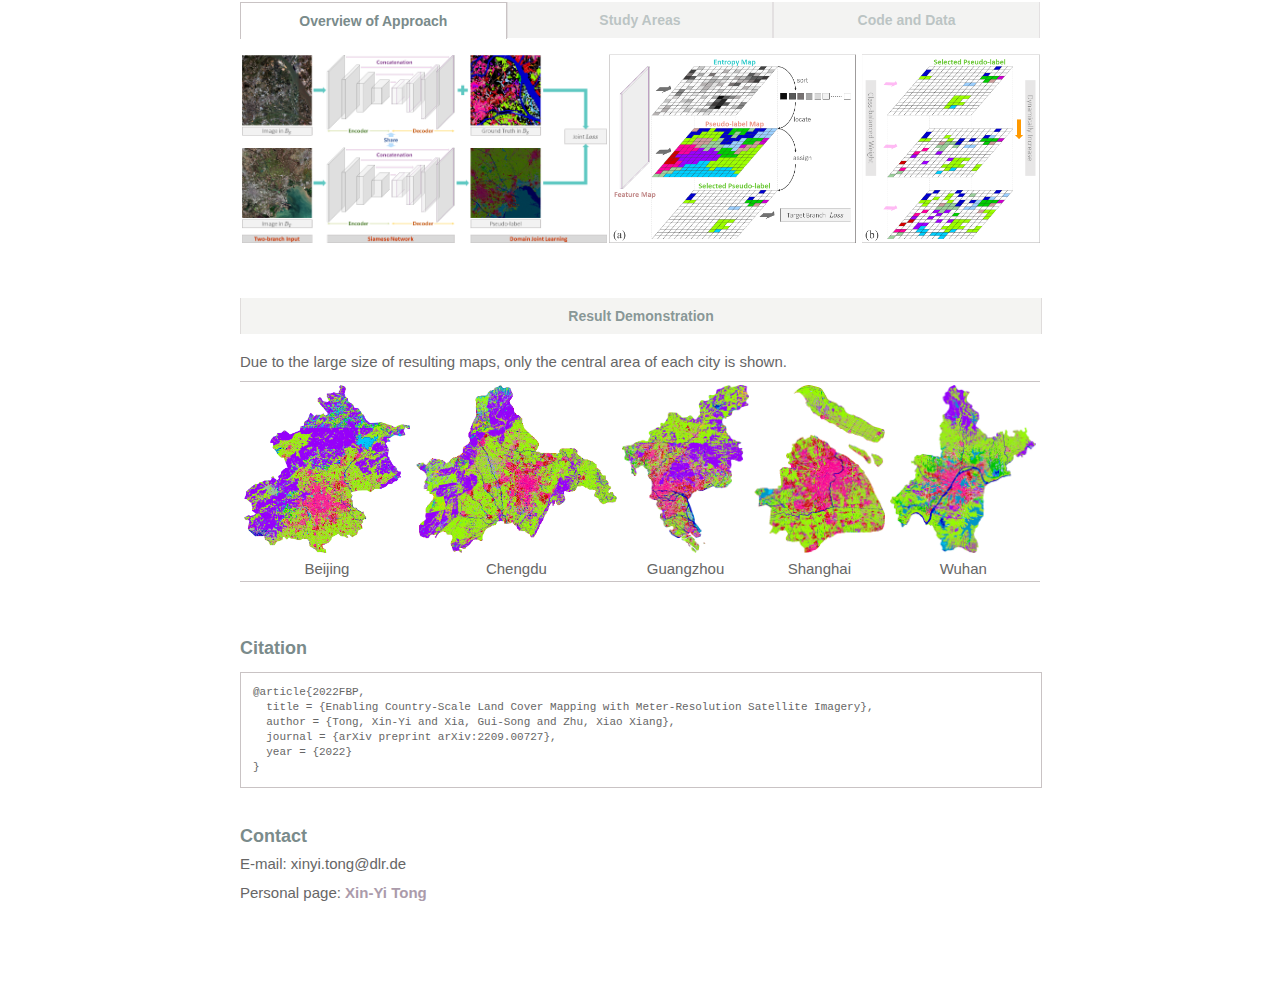
==== commit afb751fa: "Update Five-Billion-Pixels.html" ====
--- a/project/Five-Billion-Pixels.html
+++ b/project/Five-Billion-Pixels.html
@@ -107,11 +107,11 @@
 
 <h3>Citation</h3>
 <pre>
-@article   {2022FBP,
- title   = {Enabling Country-Scale Land Cover Mapping with Meter-Resolution Satellite Imagery},
- author  = {Tong, Xin-Yi and Xia, Gui-Song and Zhu, Xiao Xiang},
- journal = {arXiv preprint arXiv:2209.00727},
- year    = {2022}
+@article{2022FBP,
+  title = {Enabling Country-Scale Land Cover Mapping with Meter-Resolution Satellite Imagery},
+  author = {Tong, Xin-Yi and Xia, Gui-Song and Zhu, Xiao Xiang},
+  journal = {arXiv preprint arXiv:2209.00727},
+  year = {2022}
 }
 </pre>
 
